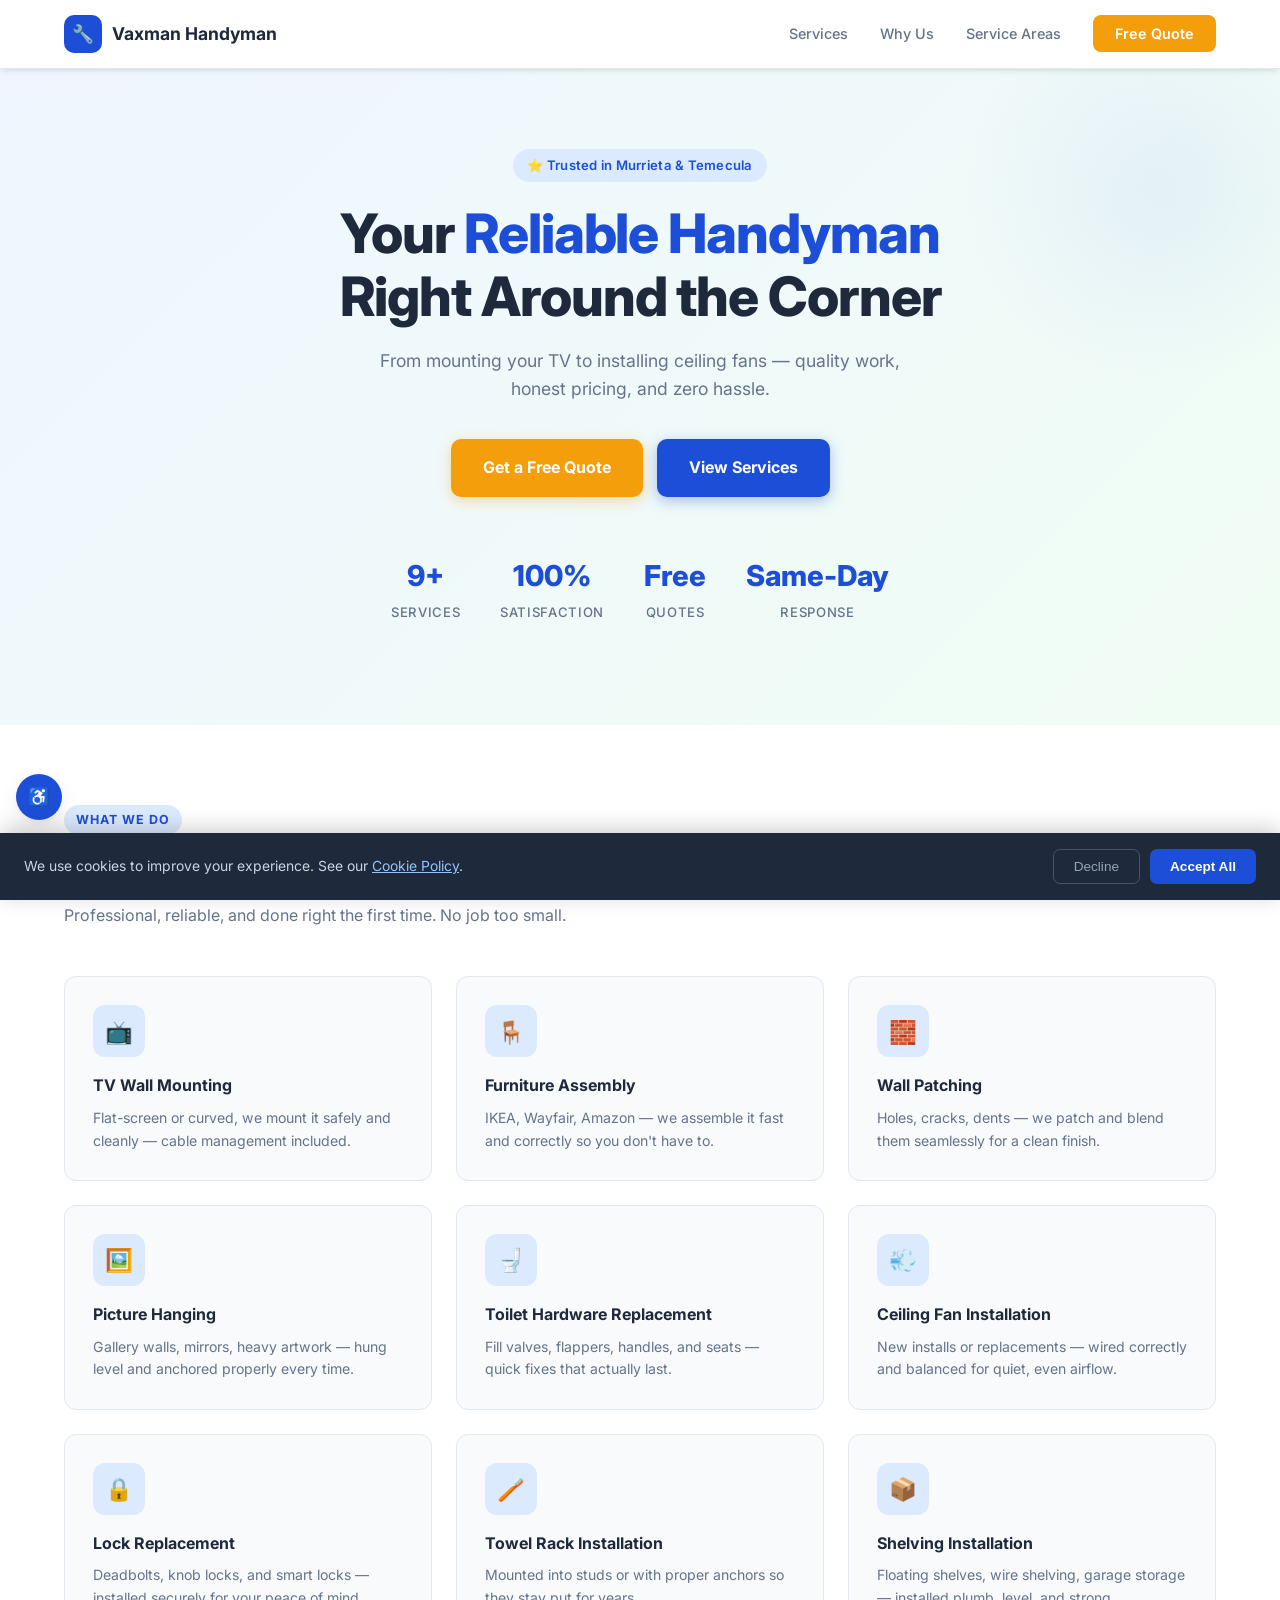
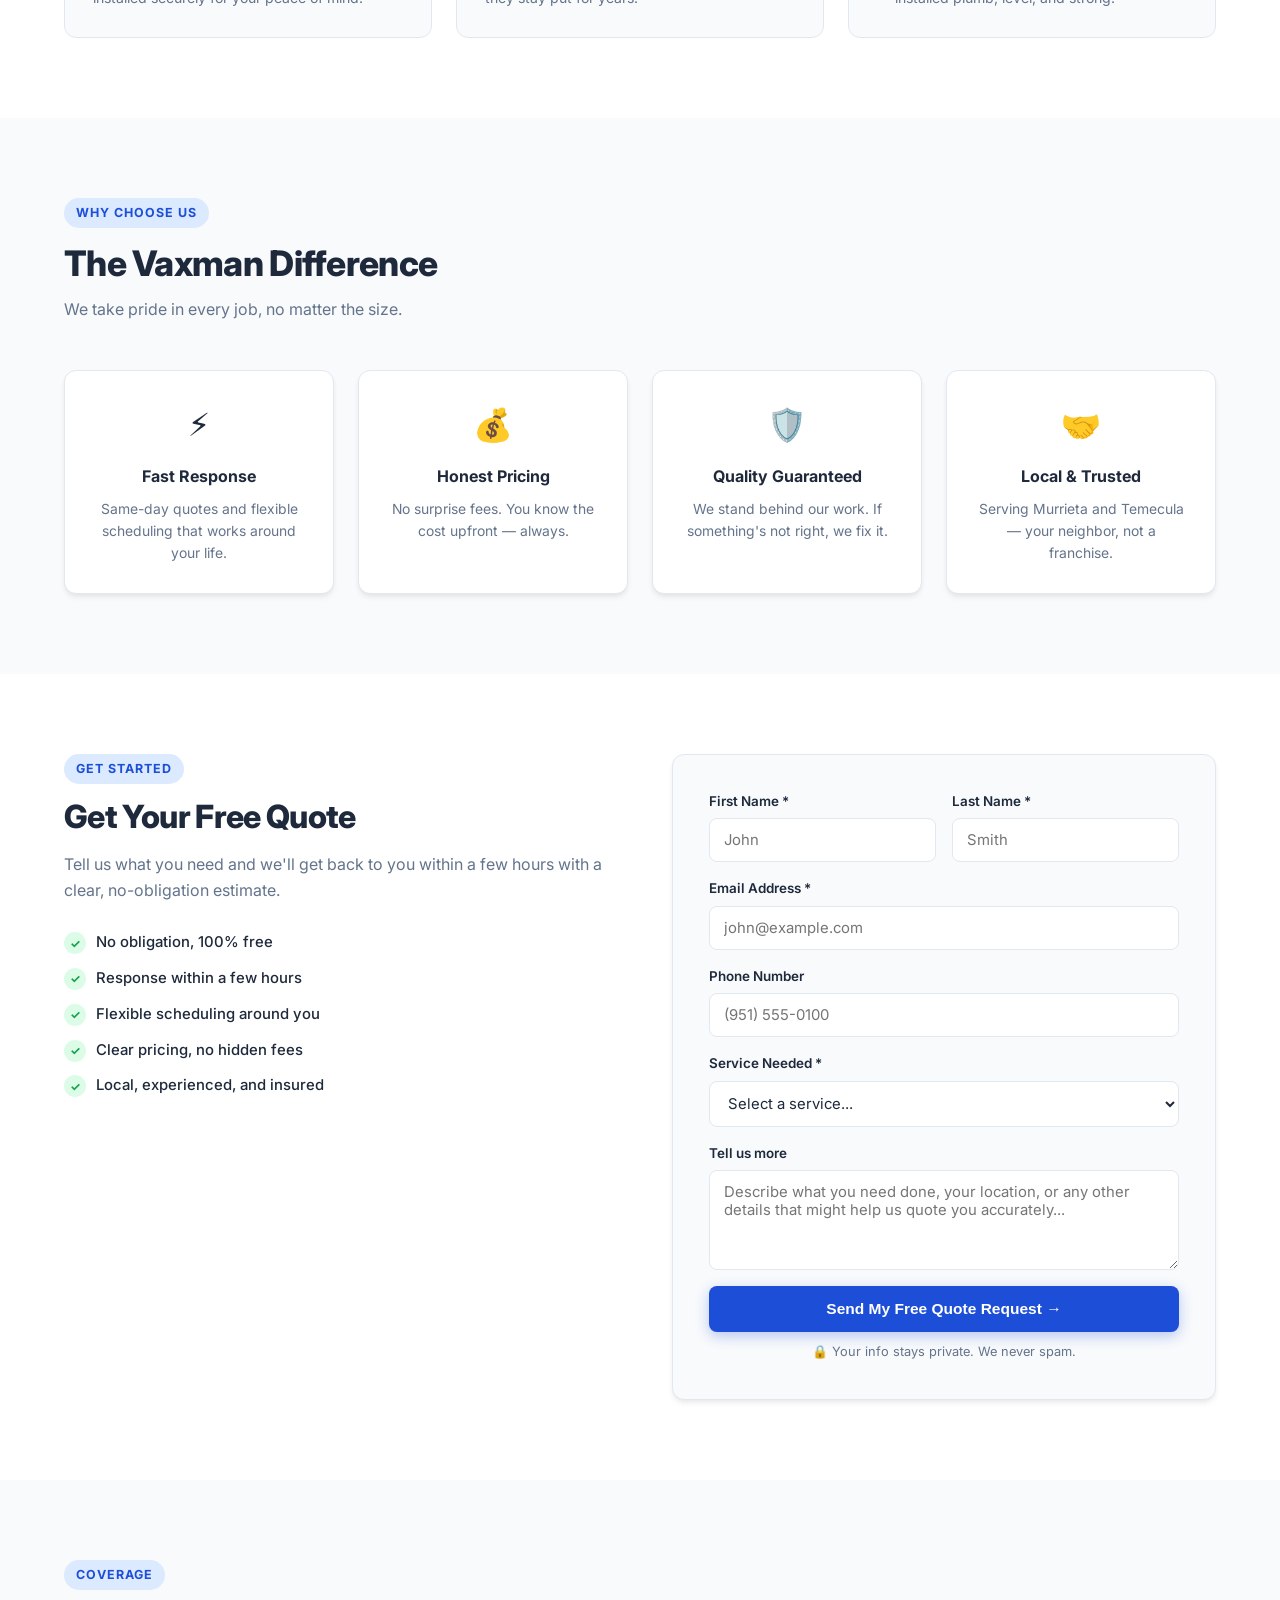
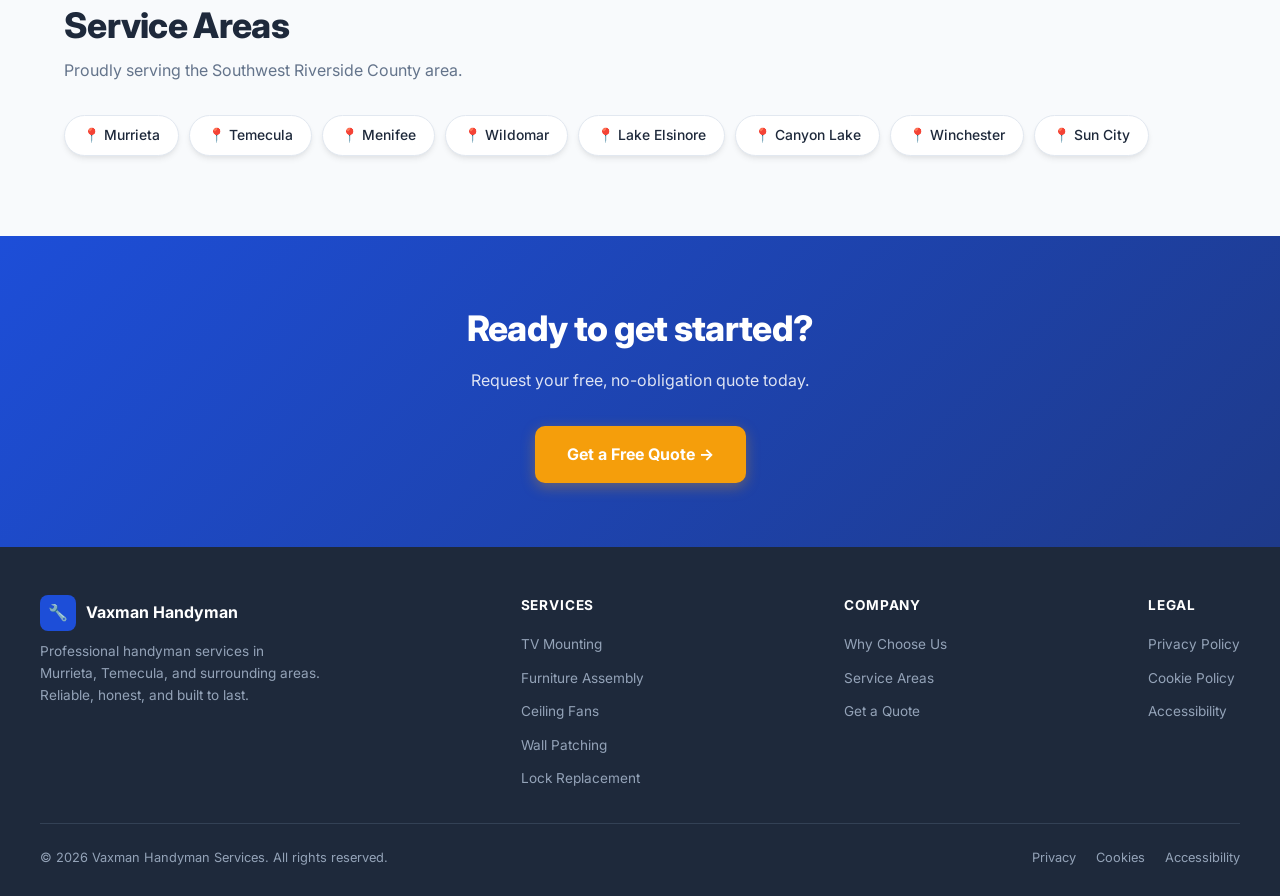
==== index.html @ 35d15f17 "Initial commit: Vaxman Handyman Services website - Modern landing page with 9 service cards - Free q" ====
<!DOCTYPE html>
<html lang="en">
<head>
  <meta charset="UTF-8" />
  <meta name="viewport" content="width=device-width, initial-scale=1.0" />
  <title>Vaxman Handyman Services | Murrieta & Temecula, CA</title>
  <meta name="description" content="Professional handyman services in Murrieta and Temecula, CA. TV mounting, furniture assembly, wall patching, ceiling fans, and more. Get a free quote today!" />
  <meta property="og:title" content="Vaxman Handyman Services" />
  <meta property="og:description" content="Reliable handyman services in the Murrieta & Temecula area. Free quotes, professional results." />
  <meta property="og:type" content="website" />
  <meta name="robots" content="index, follow" />
  <link rel="preconnect" href="https://fonts.googleapis.com" />
  <link href="https://fonts.googleapis.com/css2?family=Inter:wght@400;500;600;700;800&display=swap" rel="stylesheet" />
  <link rel="stylesheet" href="css/style.css" />
  <script type="application/ld+json">
  {
    "@context": "https://schema.org",
    "@type": "LocalBusiness",
    "name": "Vaxman Handyman Services",
    "description": "Professional handyman services in Murrieta and Temecula, CA",
    "address": {
      "@type": "PostalAddress",
      "addressLocality": "Murrieta",
      "addressRegion": "CA",
      "postalCode": "92562",
      "addressCountry": "US"
    },
    "areaServed": ["Murrieta", "Temecula", "Menifee", "Lake Elsinore", "Wildomar"],
    "priceRange": "$$",
    "serviceType": "Handyman"
  }
  </script>
</head>
<body>

<!-- NAV -->
<nav>
  <div class="nav-inner">
    <a href="/" class="logo">
      <div class="logo-icon">🔧</div>
      Vaxman Handyman
    </a>
    <ul class="nav-links" id="nav-links">
      <li><a href="#services">Services</a></li>
      <li><a href="#why">Why Us</a></li>
      <li><a href="#areas">Service Areas</a></li>
      <li><a href="#quote" class="nav-cta">Free Quote</a></li>
    </ul>
    <button class="hamburger" id="hamburger" aria-label="Menu" aria-expanded="false">
      <span></span><span></span><span></span>
    </button>
  </div>
</nav>

<!-- HERO -->
<header class="hero">
  <div class="hero-badge">⭐ Trusted in Murrieta & Temecula</div>
  <h1>Your <span>Reliable Handyman</span><br>Right Around the Corner</h1>
  <p>From mounting your TV to installing ceiling fans — quality work, honest pricing, and zero hassle.</p>
  <div class="hero-buttons">
    <a href="#quote" class="btn-accent">Get a Free Quote</a>
    <a href="#services" class="btn-primary">View Services</a>
  </div>
  <div class="hero-stats">
    <div class="stat">
      <span class="stat-number">9+</span>
      <span class="stat-label">Services</span>
    </div>
    <div class="stat">
      <span class="stat-number">100%</span>
      <span class="stat-label">Satisfaction</span>
    </div>
    <div class="stat">
      <span class="stat-number">Free</span>
      <span class="stat-label">Quotes</span>
    </div>
    <div class="stat">
      <span class="stat-number">Same-Day</span>
      <span class="stat-label">Response</span>
    </div>
  </div>
</header>

<!-- SERVICES -->
<section id="services">
  <div class="container">
    <div class="section-header">
      <span class="section-label">What We Do</span>
      <h2 class="section-title">Services We Offer</h2>
      <p class="section-sub">Professional, reliable, and done right the first time. No job too small.</p>
    </div>
    <div class="services-grid">
      <div class="service-card">
        <div class="service-icon">📺</div>
        <h3>TV Wall Mounting</h3>
        <p>Flat-screen or curved, we mount it safely and cleanly — cable management included.</p>
      </div>
      <div class="service-card">
        <div class="service-icon">🪑</div>
        <h3>Furniture Assembly</h3>
        <p>IKEA, Wayfair, Amazon — we assemble it fast and correctly so you don't have to.</p>
      </div>
      <div class="service-card">
        <div class="service-icon">🧱</div>
        <h3>Wall Patching</h3>
        <p>Holes, cracks, dents — we patch and blend them seamlessly for a clean finish.</p>
      </div>
      <div class="service-card">
        <div class="service-icon">🖼️</div>
        <h3>Picture Hanging</h3>
        <p>Gallery walls, mirrors, heavy artwork — hung level and anchored properly every time.</p>
      </div>
      <div class="service-card">
        <div class="service-icon">🚽</div>
        <h3>Toilet Hardware Replacement</h3>
        <p>Fill valves, flappers, handles, and seats — quick fixes that actually last.</p>
      </div>
      <div class="service-card">
        <div class="service-icon">💨</div>
        <h3>Ceiling Fan Installation</h3>
        <p>New installs or replacements — wired correctly and balanced for quiet, even airflow.</p>
      </div>
      <div class="service-card">
        <div class="service-icon">🔒</div>
        <h3>Lock Replacement</h3>
        <p>Deadbolts, knob locks, and smart locks — installed securely for your peace of mind.</p>
      </div>
      <div class="service-card">
        <div class="service-icon">🪥</div>
        <h3>Towel Rack Installation</h3>
        <p>Mounted into studs or with proper anchors so they stay put for years.</p>
      </div>
      <div class="service-card">
        <div class="service-icon">📦</div>
        <h3>Shelving Installation</h3>
        <p>Floating shelves, wire shelving, garage storage — installed plumb, level, and strong.</p>
      </div>
    </div>
  </div>
</section>

<!-- WHY US -->
<section id="why">
  <div class="container">
    <div class="section-header">
      <span class="section-label">Why Choose Us</span>
      <h2 class="section-title">The Vaxman Difference</h2>
      <p class="section-sub">We take pride in every job, no matter the size.</p>
    </div>
    <div class="why-grid">
      <div class="why-card">
        <div class="why-icon">⚡</div>
        <h3>Fast Response</h3>
        <p>Same-day quotes and flexible scheduling that works around your life.</p>
      </div>
      <div class="why-card">
        <div class="why-icon">💰</div>
        <h3>Honest Pricing</h3>
        <p>No surprise fees. You know the cost upfront — always.</p>
      </div>
      <div class="why-card">
        <div class="why-icon">🛡️</div>
        <h3>Quality Guaranteed</h3>
        <p>We stand behind our work. If something's not right, we fix it.</p>
      </div>
      <div class="why-card">
        <div class="why-icon">🤝</div>
        <h3>Local & Trusted</h3>
        <p>Serving Murrieta and Temecula — your neighbor, not a franchise.</p>
      </div>
    </div>
  </div>
</section>

<!-- QUOTE / CONTACT -->
<section id="quote">
  <div class="container">
    <div class="quote-wrap">
      <div class="quote-info">
        <span class="section-label">Get Started</span>
        <h2 class="section-title">Get Your Free Quote</h2>
        <p>Tell us what you need and we'll get back to you within a few hours with a clear, no-obligation estimate.</p>
        <ul class="quote-features">
          <li>No obligation, 100% free</li>
          <li>Response within a few hours</li>
          <li>Flexible scheduling around you</li>
          <li>Clear pricing, no hidden fees</li>
          <li>Local, experienced, and insured</li>
        </ul>
      </div>
      <div>
        <form class="contact-form" id="quote-form" netlify name="quote" method="POST" data-netlify="true">
          <input type="hidden" name="form-name" value="quote" />
          <div class="form-row">
            <div class="form-group">
              <label for="first-name">First Name *</label>
              <input type="text" id="first-name" name="first_name" required autocomplete="given-name" placeholder="John" />
            </div>
            <div class="form-group">
              <label for="last-name">Last Name *</label>
              <input type="text" id="last-name" name="last_name" required autocomplete="family-name" placeholder="Smith" />
            </div>
          </div>
          <div class="form-group">
            <label for="email">Email Address *</label>
            <input type="email" id="email" name="email" required autocomplete="email" placeholder="john@example.com" />
          </div>
          <div class="form-group">
            <label for="phone">Phone Number</label>
            <input type="tel" id="phone" name="phone" autocomplete="tel" placeholder="(951) 555-0100" />
          </div>
          <div class="form-group">
            <label for="service">Service Needed *</label>
            <select id="service" name="service" required>
              <option value="">Select a service...</option>
              <option>TV Wall Mounting</option>
              <option>Furniture Assembly</option>
              <option>Wall Patching</option>
              <option>Picture Hanging</option>
              <option>Toilet Hardware Replacement</option>
              <option>Ceiling Fan Installation</option>
              <option>Lock Replacement</option>
              <option>Towel Rack Installation</option>
              <option>Shelving Installation</option>
              <option>Multiple Services</option>
              <option>Other</option>
            </select>
          </div>
          <div class="form-group">
            <label for="details">Tell us more</label>
            <textarea id="details" name="details" placeholder="Describe what you need done, your location, or any other details that might help us quote you accurately..."></textarea>
          </div>
          <button type="submit" class="form-submit">Send My Free Quote Request →</button>
          <p class="form-note">🔒 Your info stays private. We never spam.</p>
          <div class="form-success" id="form-success">✅ Got it! We'll get back to you within a few hours.</div>
        </form>
      </div>
    </div>
  </div>
</section>

<!-- SERVICE AREAS -->
<section id="areas">
  <div class="container">
    <span class="section-label">Coverage</span>
    <h2 class="section-title">Service Areas</h2>
    <p class="section-sub">Proudly serving the Southwest Riverside County area.</p>
    <div class="areas-grid">
      <div class="area-pill">📍 Murrieta</div>
      <div class="area-pill">📍 Temecula</div>
      <div class="area-pill">📍 Menifee</div>
      <div class="area-pill">📍 Wildomar</div>
      <div class="area-pill">📍 Lake Elsinore</div>
      <div class="area-pill">📍 Canyon Lake</div>
      <div class="area-pill">📍 Winchester</div>
      <div class="area-pill">📍 Sun City</div>
    </div>
  </div>
</section>

<!-- CTA BAND -->
<div class="cta-band">
  <h2>Ready to get started?</h2>
  <p>Request your free, no-obligation quote today.</p>
  <a href="#quote" class="btn-accent">Get a Free Quote →</a>
</div>

<!-- FOOTER -->
<footer>
  <div class="footer-inner">
    <div class="footer-top">
      <div class="footer-brand">
        <a href="/" class="footer-logo">
          <div class="footer-logo-icon">🔧</div>
          Vaxman Handyman
        </a>
        <p>Professional handyman services in Murrieta, Temecula, and surrounding areas. Reliable, honest, and built to last.</p>
      </div>
      <div class="footer-links">
        <h4>Services</h4>
        <ul>
          <li><a href="#services">TV Mounting</a></li>
          <li><a href="#services">Furniture Assembly</a></li>
          <li><a href="#services">Ceiling Fans</a></li>
          <li><a href="#services">Wall Patching</a></li>
          <li><a href="#services">Lock Replacement</a></li>
        </ul>
      </div>
      <div class="footer-links">
        <h4>Company</h4>
        <ul>
          <li><a href="#why">Why Choose Us</a></li>
          <li><a href="#areas">Service Areas</a></li>
          <li><a href="#quote">Get a Quote</a></li>
        </ul>
      </div>
      <div class="footer-links">
        <h4>Legal</h4>
        <ul>
          <li><a href="privacy.html">Privacy Policy</a></li>
          <li><a href="cookies.html">Cookie Policy</a></li>
          <li><a href="accessibility.html">Accessibility</a></li>
        </ul>
      </div>
    </div>
    <div class="footer-bottom">
      <p>&copy; 2026 Vaxman Handyman Services. All rights reserved.</p>
      <div class="footer-legal">
        <a href="privacy.html">Privacy</a>
        <a href="cookies.html">Cookies</a>
        <a href="accessibility.html">Accessibility</a>
      </div>
    </div>
  </div>
</footer>

<!-- COOKIE BANNER -->
<div id="cookie-banner">
  <p>We use cookies to improve your experience. See our <a href="cookies.html">Cookie Policy</a>.</p>
  <div class="cookie-btns">
    <button class="cookie-decline" id="cookie-decline">Decline</button>
    <button class="cookie-accept" id="cookie-accept">Accept All</button>
  </div>
</div>

<!-- ADA WIDGET -->
<button id="ada-toggle" aria-label="Accessibility options">♿</button>
<div id="ada-panel" role="dialog" aria-label="Accessibility settings">
  <h3>Accessibility</h3>
  <div class="ada-option">
    <span>High Contrast</span>
    <button class="ada-toggle-btn" id="ada-hc" aria-pressed="false"></button>
  </div>
  <div class="ada-option">
    <span>Reduce Motion</span>
    <button class="ada-toggle-btn" id="ada-rm" aria-pressed="false"></button>
  </div>
  <div class="ada-option">
    <span>Dyslexia Font</span>
    <button class="ada-toggle-btn" id="ada-df" aria-pressed="false"></button>
  </div>
  <div class="ada-option">
    <span>Text Size</span>
    <div class="ada-size">
      <button data-size="-1">A-</button>
      <button data-size="0">A</button>
      <button data-size="2">A+</button>
      <button data-size="4">A++</button>
    </div>
  </div>
</div>

<script src="js/main.js"></script>
</body>
</html>
---- css/style.css ----
:root {
  --primary: #1D4ED8;
  --primary-dark: #1E3A8A;
  --primary-light: #DBEAFE;
  --accent: #F59E0B;
  --accent-dark: #D97706;
  --bg: #F8FAFC;
  --white: #FFFFFF;
  --text: #1E293B;
  --text-light: #64748B;
  --border: #E2E8F0;
  --shadow: 0 4px 6px -1px rgba(0,0,0,0.07), 0 2px 4px -1px rgba(0,0,0,0.04);
  --shadow-lg: 0 10px 25px -3px rgba(0,0,0,0.1), 0 4px 10px -2px rgba(0,0,0,0.05);
  --radius: 12px;
}

*, *::before, *::after { box-sizing: border-box; margin: 0; padding: 0; }

html { scroll-behavior: smooth; }

body {
  font-family: 'Inter', system-ui, -apple-system, sans-serif;
  background: var(--bg);
  color: var(--text);
  line-height: 1.6;
  font-size: 16px;
}

/* NAV */
nav {
  background: var(--white);
  border-bottom: 1px solid var(--border);
  position: sticky;
  top: 0;
  z-index: 100;
  box-shadow: var(--shadow);
}

.nav-inner {
  max-width: 1200px;
  margin: 0 auto;
  padding: 0 24px;
  display: flex;
  align-items: center;
  justify-content: space-between;
  height: 68px;
}

.logo {
  display: flex;
  align-items: center;
  gap: 10px;
  text-decoration: none;
  font-weight: 700;
  font-size: 1.1rem;
  color: var(--text);
}

.logo-icon {
  width: 38px;
  height: 38px;
  background: var(--primary);
  border-radius: 10px;
  display: flex;
  align-items: center;
  justify-content: center;
  color: white;
  font-size: 1.1rem;
}

.nav-links {
  display: flex;
  gap: 32px;
  list-style: none;
}

.nav-links a {
  color: var(--text-light);
  text-decoration: none;
  font-size: 0.9rem;
  font-weight: 500;
  transition: color 0.2s;
}

.nav-links a:hover { color: var(--primary); }

.nav-cta {
  background: var(--accent);
  color: var(--white) !important;
  padding: 10px 22px;
  border-radius: 8px;
  font-weight: 600 !important;
  transition: background 0.2s !important;
}

.nav-cta:hover { background: var(--accent-dark) !important; color: var(--white) !important; }

.hamburger {
  display: none;
  flex-direction: column;
  gap: 5px;
  cursor: pointer;
  background: none;
  border: none;
  padding: 4px;
}

.hamburger span {
  display: block;
  width: 24px;
  height: 2px;
  background: var(--text);
  border-radius: 2px;
  transition: 0.3s;
}

/* HERO */
.hero {
  background: linear-gradient(135deg, #EFF6FF 0%, #F0FDF4 100%);
  padding: 80px 24px 100px;
  text-align: center;
  position: relative;
  overflow: hidden;
}

.hero::before {
  content: '';
  position: absolute;
  top: -80px;
  right: -80px;
  width: 400px;
  height: 400px;
  background: radial-gradient(circle, rgba(29,78,216,0.06) 0%, transparent 70%);
  border-radius: 50%;
}

.hero-badge {
  display: inline-flex;
  align-items: center;
  gap: 6px;
  background: var(--primary-light);
  color: var(--primary);
  padding: 6px 14px;
  border-radius: 999px;
  font-size: 0.82rem;
  font-weight: 600;
  margin-bottom: 20px;
  letter-spacing: 0.02em;
}

.hero h1 {
  font-size: clamp(2rem, 5vw, 3.4rem);
  font-weight: 800;
  line-height: 1.15;
  color: var(--text);
  max-width: 720px;
  margin: 0 auto 20px;
  letter-spacing: -0.02em;
}

.hero h1 span { color: var(--primary); }

.hero p {
  font-size: 1.1rem;
  color: var(--text-light);
  max-width: 560px;
  margin: 0 auto 36px;
}

.btn-primary {
  display: inline-flex;
  align-items: center;
  gap: 8px;
  background: var(--primary);
  color: white;
  padding: 16px 32px;
  border-radius: 10px;
  font-size: 1rem;
  font-weight: 700;
  text-decoration: none;
  border: none;
  cursor: pointer;
  transition: background 0.2s, transform 0.15s;
  box-shadow: 0 4px 14px rgba(29,78,216,0.35);
}

.btn-primary:hover { background: var(--primary-dark); transform: translateY(-1px); }

.btn-accent {
  display: inline-flex;
  align-items: center;
  gap: 8px;
  background: var(--accent);
  color: white;
  padding: 16px 32px;
  border-radius: 10px;
  font-size: 1rem;
  font-weight: 700;
  text-decoration: none;
  border: none;
  cursor: pointer;
  transition: background 0.2s, transform 0.15s;
  box-shadow: 0 4px 14px rgba(245,158,11,0.35);
}

.btn-accent:hover { background: var(--accent-dark); transform: translateY(-1px); }

.hero-buttons { display: flex; gap: 14px; justify-content: center; flex-wrap: wrap; }

.hero-stats {
  display: flex;
  gap: 40px;
  justify-content: center;
  margin-top: 56px;
  flex-wrap: wrap;
}

.stat {
  text-align: center;
}

.stat-number {
  font-size: 1.8rem;
  font-weight: 800;
  color: var(--primary);
  display: block;
}

.stat-label {
  font-size: 0.82rem;
  color: var(--text-light);
  font-weight: 500;
  text-transform: uppercase;
  letter-spacing: 0.05em;
}

/* CONTAINER */
.container {
  max-width: 1200px;
  margin: 0 auto;
  padding: 0 24px;
}

/* SECTIONS */
section { padding: 80px 0; }

.section-label {
  display: inline-block;
  background: var(--primary-light);
  color: var(--primary);
  font-size: 0.78rem;
  font-weight: 700;
  text-transform: uppercase;
  letter-spacing: 0.08em;
  padding: 5px 12px;
  border-radius: 999px;
  margin-bottom: 14px;
}

.section-title {
  font-size: clamp(1.6rem, 3vw, 2.2rem);
  font-weight: 800;
  line-height: 1.2;
  color: var(--text);
  letter-spacing: -0.02em;
  margin-bottom: 12px;
}

.section-sub {
  color: var(--text-light);
  font-size: 1rem;
  max-width: 560px;
}

.section-header { margin-bottom: 48px; }

/* SERVICES */
#services { background: var(--white); }

.services-grid {
  display: grid;
  grid-template-columns: repeat(auto-fill, minmax(280px, 1fr));
  gap: 24px;
}

.service-card {
  background: var(--bg);
  border: 1px solid var(--border);
  border-radius: var(--radius);
  padding: 28px;
  transition: box-shadow 0.2s, transform 0.2s, border-color 0.2s;
  position: relative;
  overflow: hidden;
}

.service-card::before {
  content: '';
  position: absolute;
  top: 0; left: 0;
  width: 4px;
  height: 100%;
  background: var(--primary);
  opacity: 0;
  transition: opacity 0.2s;
}

.service-card:hover {
  box-shadow: var(--shadow-lg);
  transform: translateY(-3px);
  border-color: var(--primary-light);
}

.service-card:hover::before { opacity: 1; }

.service-icon {
  width: 52px;
  height: 52px;
  background: var(--primary-light);
  border-radius: 12px;
  display: flex;
  align-items: center;
  justify-content: center;
  font-size: 1.4rem;
  margin-bottom: 16px;
}

.service-card h3 {
  font-size: 1rem;
  font-weight: 700;
  color: var(--text);
  margin-bottom: 8px;
}

.service-card p {
  font-size: 0.88rem;
  color: var(--text-light);
  line-height: 1.6;
}

/* WHY US */
#why { background: var(--bg); }

.why-grid {
  display: grid;
  grid-template-columns: repeat(auto-fill, minmax(240px, 1fr));
  gap: 24px;
}

.why-card {
  background: var(--white);
  border: 1px solid var(--border);
  border-radius: var(--radius);
  padding: 28px;
  text-align: center;
  box-shadow: var(--shadow);
}

.why-icon {
  font-size: 2rem;
  margin-bottom: 14px;
}

.why-card h3 {
  font-size: 1rem;
  font-weight: 700;
  color: var(--text);
  margin-bottom: 8px;
}

.why-card p {
  font-size: 0.87rem;
  color: var(--text-light);
}

/* QUOTE / CONTACT */
#quote { background: var(--white); }

.quote-wrap {
  display: grid;
  grid-template-columns: 1fr 1fr;
  gap: 64px;
  align-items: start;
}

.quote-info h2 {
  font-size: 2rem;
  font-weight: 800;
  margin-bottom: 16px;
  letter-spacing: -0.02em;
}

.quote-info p {
  color: var(--text-light);
  font-size: 1rem;
  margin-bottom: 28px;
}

.quote-features { list-style: none; display: flex; flex-direction: column; gap: 12px; }

.quote-features li {
  display: flex;
  align-items: center;
  gap: 10px;
  font-size: 0.93rem;
  color: var(--text);
  font-weight: 500;
}

.quote-features li::before {
  content: '✓';
  width: 22px;
  height: 22px;
  background: #DCFCE7;
  color: #16A34A;
  border-radius: 50%;
  display: flex;
  align-items: center;
  justify-content: center;
  font-size: 0.75rem;
  font-weight: 700;
  flex-shrink: 0;
}

.contact-form {
  background: var(--bg);
  border: 1px solid var(--border);
  border-radius: var(--radius);
  padding: 36px;
  box-shadow: var(--shadow);
}

.form-row { display: grid; grid-template-columns: 1fr 1fr; gap: 16px; }

.form-group {
  display: flex;
  flex-direction: column;
  gap: 6px;
  margin-bottom: 16px;
}

.form-group label {
  font-size: 0.84rem;
  font-weight: 600;
  color: var(--text);
}

.form-group input,
.form-group select,
.form-group textarea {
  padding: 12px 14px;
  border: 1.5px solid var(--border);
  border-radius: 8px;
  font-size: 0.93rem;
  color: var(--text);
  background: var(--white);
  outline: none;
  transition: border-color 0.2s;
  font-family: inherit;
  width: 100%;
}

.form-group input:focus,
.form-group select:focus,
.form-group textarea:focus {
  border-color: var(--primary);
  box-shadow: 0 0 0 3px rgba(29,78,216,0.1);
}

.form-group textarea { resize: vertical; min-height: 100px; }

.form-submit {
  width: 100%;
  padding: 14px;
  background: var(--primary);
  color: white;
  border: none;
  border-radius: 8px;
  font-size: 0.97rem;
  font-weight: 700;
  cursor: pointer;
  transition: background 0.2s, transform 0.15s;
  box-shadow: 0 4px 14px rgba(29,78,216,0.3);
}

.form-submit:hover { background: var(--primary-dark); transform: translateY(-1px); }

.form-note {
  text-align: center;
  font-size: 0.8rem;
  color: var(--text-light);
  margin-top: 10px;
}

/* SERVICE AREAS */
#areas { background: var(--bg); }

.areas-grid {
  display: flex;
  flex-wrap: wrap;
  gap: 10px;
  margin-top: 32px;
}

.area-pill {
  background: var(--white);
  border: 1px solid var(--border);
  border-radius: 999px;
  padding: 8px 18px;
  font-size: 0.87rem;
  font-weight: 500;
  color: var(--text);
  box-shadow: var(--shadow);
}

/* CTA BAND */
.cta-band {
  background: linear-gradient(135deg, var(--primary) 0%, var(--primary-dark) 100%);
  padding: 64px 24px;
  text-align: center;
  color: white;
}

.cta-band h2 {
  font-size: clamp(1.6rem, 3vw, 2.2rem);
  font-weight: 800;
  margin-bottom: 12px;
  letter-spacing: -0.02em;
}

.cta-band p {
  font-size: 1rem;
  opacity: 0.85;
  margin-bottom: 32px;
}

/* FOOTER */
footer {
  background: var(--text);
  color: #94A3B8;
  padding: 48px 24px 28px;
}

.footer-inner {
  max-width: 1200px;
  margin: 0 auto;
}

.footer-top {
  display: flex;
  justify-content: space-between;
  align-items: flex-start;
  gap: 40px;
  padding-bottom: 32px;
  border-bottom: 1px solid #334155;
  flex-wrap: wrap;
}

.footer-brand {
  max-width: 280px;
}

.footer-logo {
  display: flex;
  align-items: center;
  gap: 10px;
  color: white;
  font-weight: 700;
  font-size: 1rem;
  margin-bottom: 10px;
  text-decoration: none;
}

.footer-logo-icon {
  width: 36px;
  height: 36px;
  background: var(--primary);
  border-radius: 8px;
  display: flex;
  align-items: center;
  justify-content: center;
  font-size: 1rem;
}

.footer-brand p { font-size: 0.85rem; line-height: 1.6; }

.footer-links h4 { color: white; font-size: 0.85rem; font-weight: 700; margin-bottom: 14px; text-transform: uppercase; letter-spacing: 0.06em; }

.footer-links ul { list-style: none; display: flex; flex-direction: column; gap: 8px; }

.footer-links a { color: #94A3B8; text-decoration: none; font-size: 0.85rem; transition: color 0.2s; }

.footer-links a:hover { color: white; }

.footer-bottom {
  margin-top: 24px;
  display: flex;
  justify-content: space-between;
  align-items: center;
  flex-wrap: wrap;
  gap: 12px;
}

.footer-bottom p { font-size: 0.8rem; }

.footer-legal { display: flex; gap: 20px; }

.footer-legal a { color: #94A3B8; text-decoration: none; font-size: 0.8rem; transition: color 0.2s; }

.footer-legal a:hover { color: white; }

/* SUCCESS MESSAGE */
.form-success {
  display: none;
  background: #DCFCE7;
  border: 1px solid #86EFAC;
  border-radius: 8px;
  padding: 16px;
  color: #15803D;
  font-weight: 600;
  text-align: center;
  margin-top: 12px;
}

/* POLICY PAGES */
.policy-hero {
  background: linear-gradient(135deg, #EFF6FF 0%, #F0F9FF 100%);
  padding: 60px 24px;
  text-align: center;
  border-bottom: 1px solid var(--border);
}

.policy-hero h1 { font-size: 2rem; font-weight: 800; color: var(--text); margin-bottom: 8px; }
.policy-hero p { color: var(--text-light); font-size: 0.9rem; }

.policy-content {
  max-width: 800px;
  margin: 60px auto;
  padding: 0 24px 80px;
}

.policy-content h2 { font-size: 1.2rem; font-weight: 700; margin: 32px 0 10px; color: var(--text); }
.policy-content p { color: var(--text-light); font-size: 0.93rem; line-height: 1.7; margin-bottom: 14px; }
.policy-content ul { color: var(--text-light); font-size: 0.93rem; line-height: 1.7; padding-left: 20px; margin-bottom: 14px; }
.policy-content a { color: var(--primary); }

/* COOKIE BANNER */
#cookie-banner {
  position: fixed;
  bottom: 0; left: 0; right: 0;
  background: var(--text);
  color: white;
  padding: 16px 24px;
  display: flex;
  align-items: center;
  justify-content: space-between;
  gap: 20px;
  z-index: 9999;
  flex-wrap: wrap;
  box-shadow: 0 -4px 20px rgba(0,0,0,0.2);
}

#cookie-banner p { font-size: 0.87rem; color: #CBD5E1; margin: 0; }
#cookie-banner a { color: #93C5FD; text-decoration: underline; }

.cookie-btns { display: flex; gap: 10px; flex-shrink: 0; }

.cookie-accept {
  background: var(--primary);
  color: white;
  border: none;
  padding: 9px 20px;
  border-radius: 7px;
  font-size: 0.85rem;
  font-weight: 600;
  cursor: pointer;
  transition: background 0.2s;
}

.cookie-accept:hover { background: var(--primary-dark); }

.cookie-decline {
  background: transparent;
  color: #94A3B8;
  border: 1px solid #475569;
  padding: 9px 20px;
  border-radius: 7px;
  font-size: 0.85rem;
  cursor: pointer;
  transition: 0.2s;
}

.cookie-decline:hover { border-color: #94A3B8; color: white; }

/* ADA WIDGET */
#ada-toggle {
  position: fixed;
  bottom: 80px;
  left: 16px;
  width: 46px;
  height: 46px;
  background: var(--primary);
  color: white;
  border: none;
  border-radius: 50%;
  font-size: 1.1rem;
  cursor: pointer;
  z-index: 9998;
  box-shadow: var(--shadow-lg);
  transition: background 0.2s, transform 0.2s;
  display: flex;
  align-items: center;
  justify-content: center;
}

#ada-toggle:hover { background: var(--primary-dark); transform: scale(1.05); }

#ada-panel {
  display: none;
  position: fixed;
  bottom: 136px;
  left: 16px;
  background: var(--white);
  border: 1px solid var(--border);
  border-radius: var(--radius);
  padding: 20px;
  z-index: 9997;
  box-shadow: var(--shadow-lg);
  min-width: 220px;
}

#ada-panel.open { display: block; }

#ada-panel h3 { font-size: 0.85rem; font-weight: 700; margin-bottom: 14px; color: var(--text); }

.ada-option {
  display: flex;
  justify-content: space-between;
  align-items: center;
  margin-bottom: 12px;
  font-size: 0.83rem;
  color: var(--text);
}

.ada-toggle-btn {
  background: var(--border);
  border: none;
  border-radius: 999px;
  width: 38px;
  height: 20px;
  cursor: pointer;
  position: relative;
  transition: background 0.2s;
}

.ada-toggle-btn.active { background: var(--primary); }

.ada-toggle-btn::after {
  content: '';
  position: absolute;
  top: 3px; left: 3px;
  width: 14px; height: 14px;
  background: white;
  border-radius: 50%;
  transition: left 0.2s;
}

.ada-toggle-btn.active::after { left: 21px; }

.ada-size { display: flex; gap: 6px; }

.ada-size button {
  background: var(--bg);
  border: 1px solid var(--border);
  border-radius: 6px;
  padding: 4px 10px;
  font-size: 0.8rem;
  cursor: pointer;
  transition: 0.2s;
}

.ada-size button:hover, .ada-size button.active { background: var(--primary); color: white; border-color: var(--primary); }

/* HIGH CONTRAST */
body.high-contrast {
  --bg: #000;
  --white: #111;
  --text: #FFF;
  --text-light: #DDD;
  --border: #444;
  --primary-light: #1e3a8a;
  filter: contrast(1.25);
}

/* DYSLEXIA FONT */
body.dyslexia { font-family: 'Comic Sans MS', 'OpenDyslexic', cursive; }

/* REDUCE MOTION */
@media (prefers-reduced-motion: reduce), body.reduce-motion * {
  transition: none !important;
  animation: none !important;
}

/* RESPONSIVE */
@media (max-width: 900px) {
  .quote-wrap { grid-template-columns: 1fr; }
  .form-row { grid-template-columns: 1fr; }
}

@media (max-width: 700px) {
  .nav-links { display: none; flex-direction: column; position: absolute; top: 68px; left: 0; right: 0; background: white; border-bottom: 1px solid var(--border); padding: 16px 24px; gap: 16px; box-shadow: var(--shadow-lg); }
  .nav-links.open { display: flex; }
  .hamburger { display: flex; }
  .hero { padding: 56px 20px 64px; }
  .hero-stats { gap: 24px; }
  .footer-top { flex-direction: column; }
  section { padding: 56px 0; }
  #cookie-banner { flex-direction: column; align-items: flex-start; }
  #ada-toggle { bottom: 140px; }
}
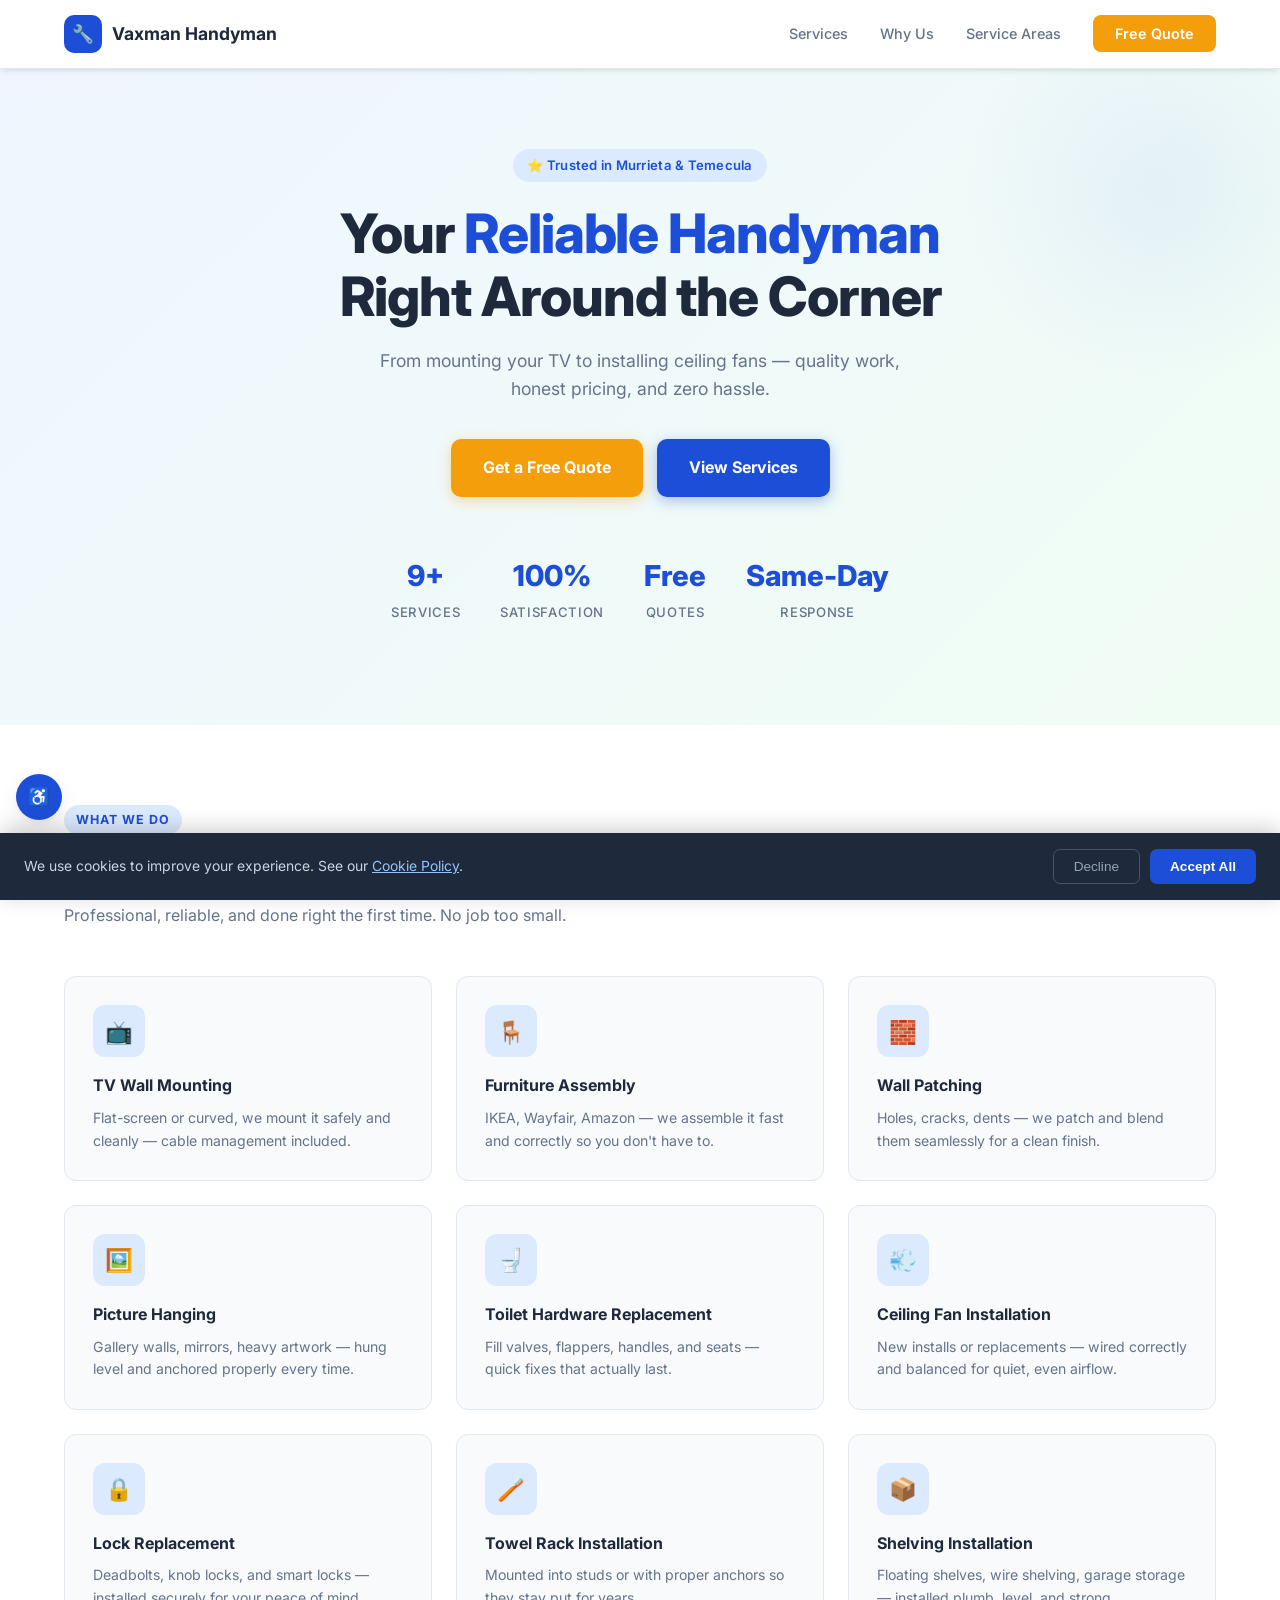
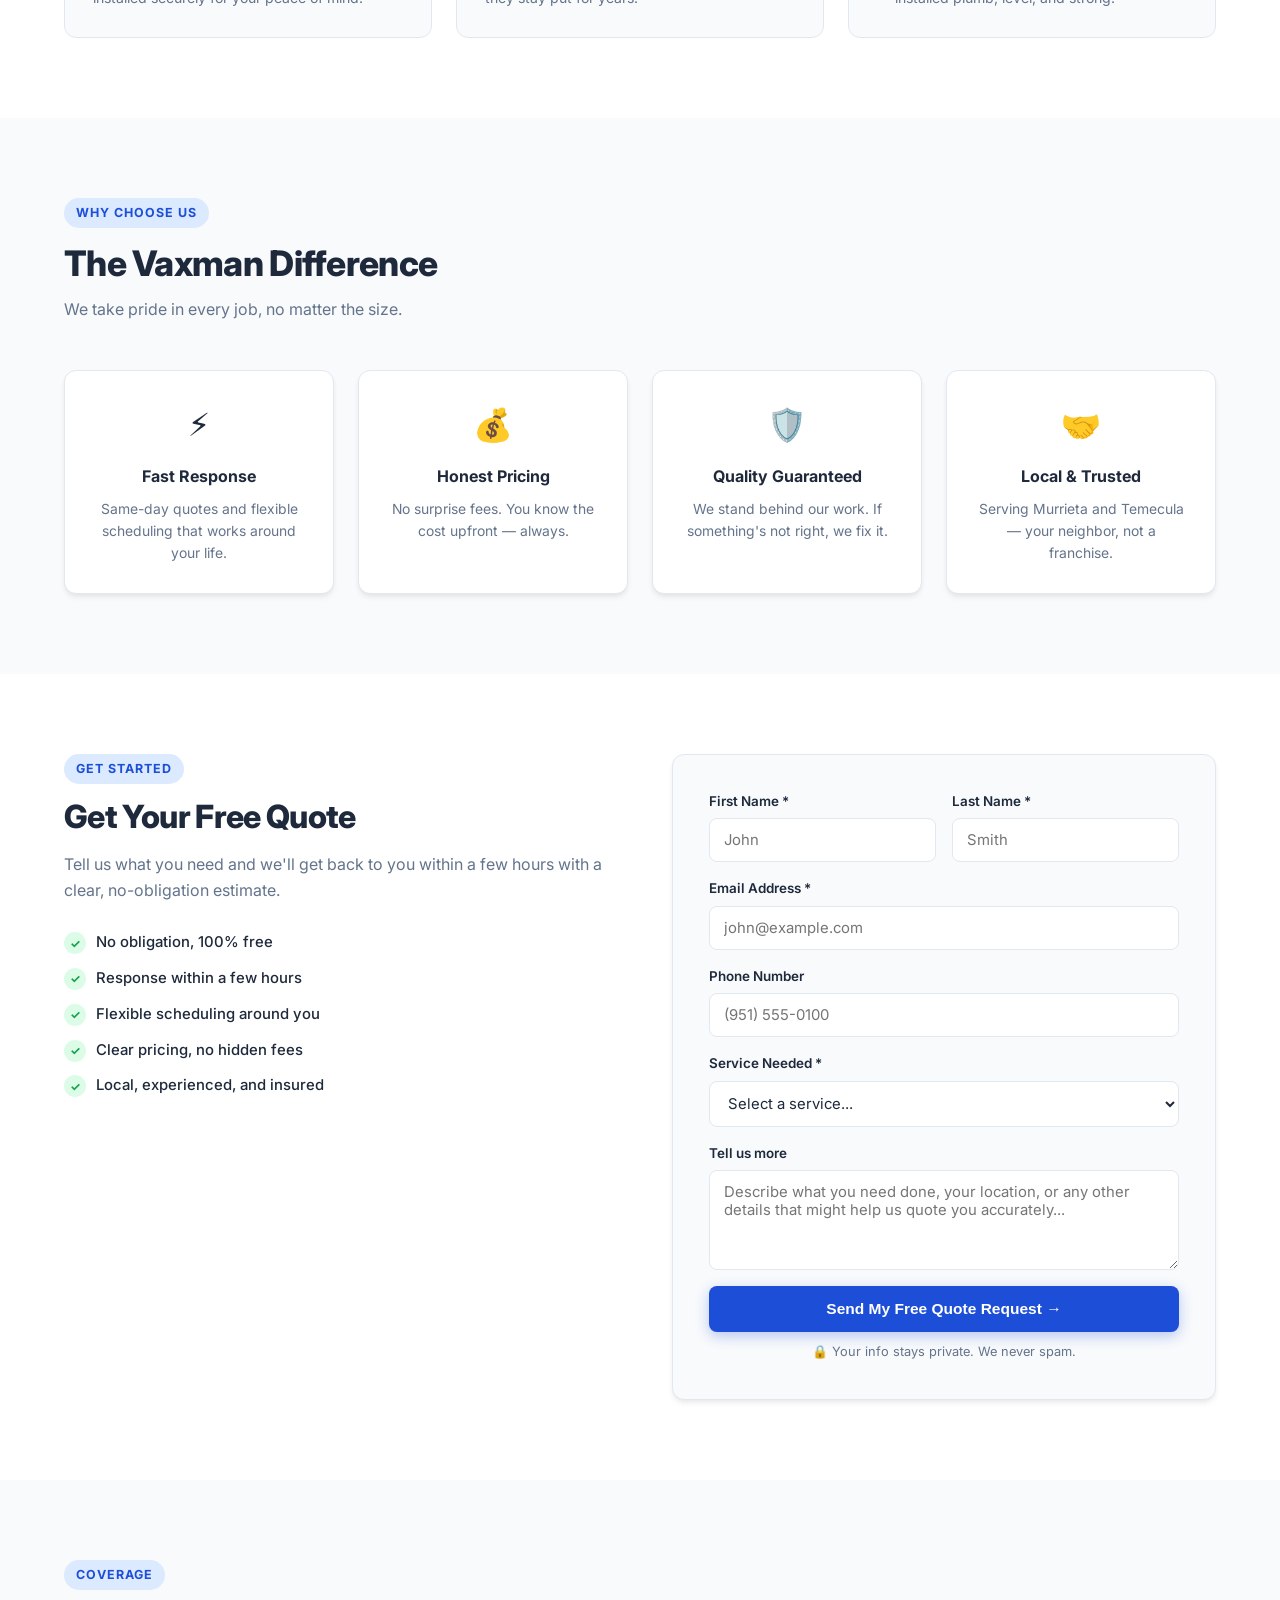
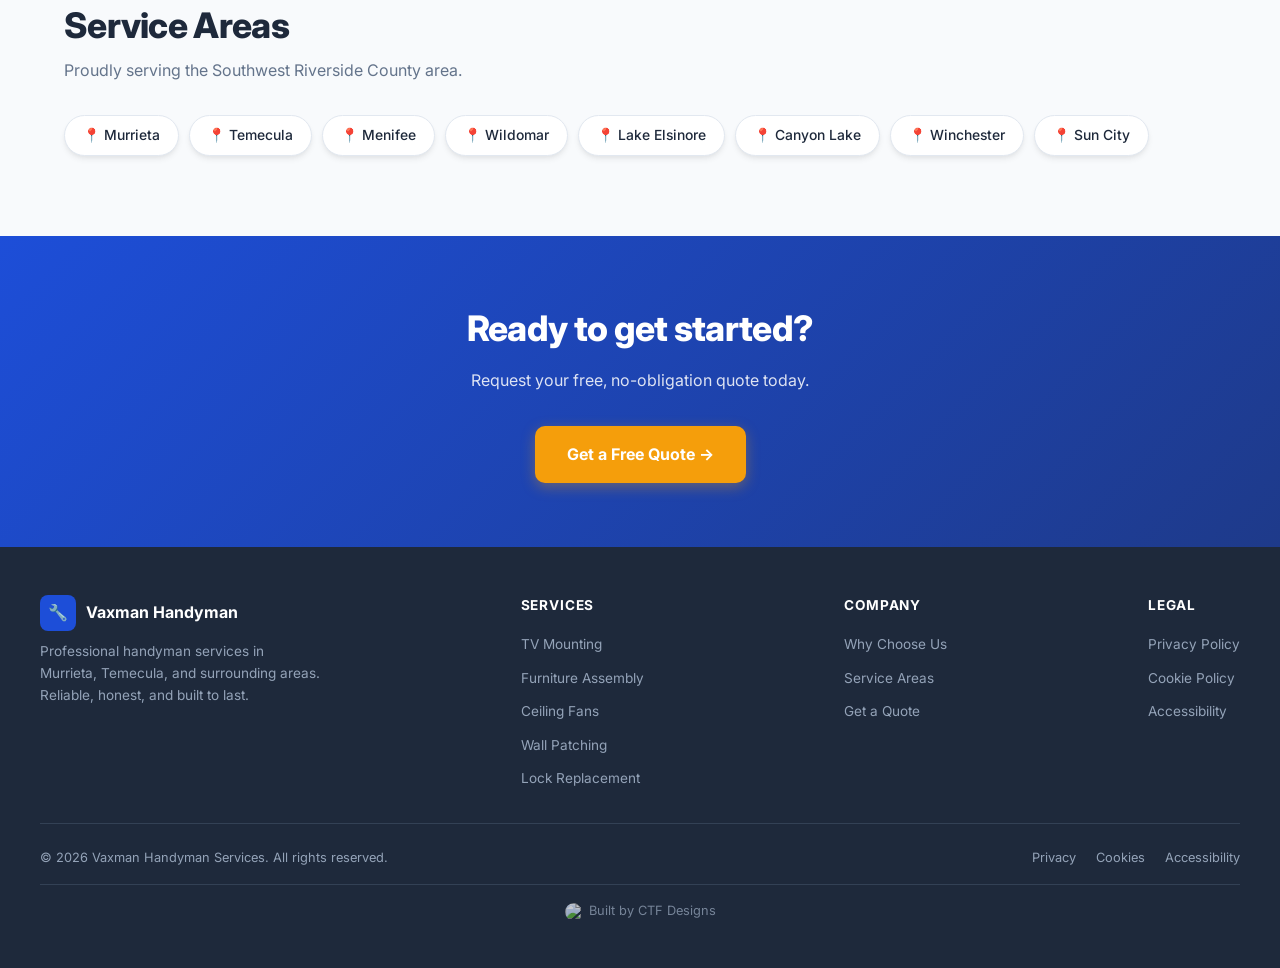
==== commit 407e6114: "Add Built by CTF Designs footer credit with logo" ====
--- a/index.html
+++ b/index.html
@@ -311,6 +311,12 @@
         <a href="accessibility.html">Accessibility</a>
       </div>
     </div>
+    <div style="text-align:center;margin-top:16px;padding-top:16px;border-top:1px solid #334155;">
+      <a href="https://ctfdesigns.com" target="_blank" rel="noopener" style="display:inline-flex;align-items:center;gap:6px;text-decoration:none;color:#94A3B8;font-size:0.8rem;opacity:0.75;transition:opacity 0.2s" onmouseover="this.style.opacity='1'" onmouseout="this.style.opacity='0.75'">
+        <img src="https://ctfdesigns.com/images/logo.png" alt="CTF Designs" style="width:18px;height:18px;border-radius:50%;object-fit:cover;vertical-align:middle">
+        Built by CTF Designs
+      </a>
+    </div>
   </div>
 </footer>
 
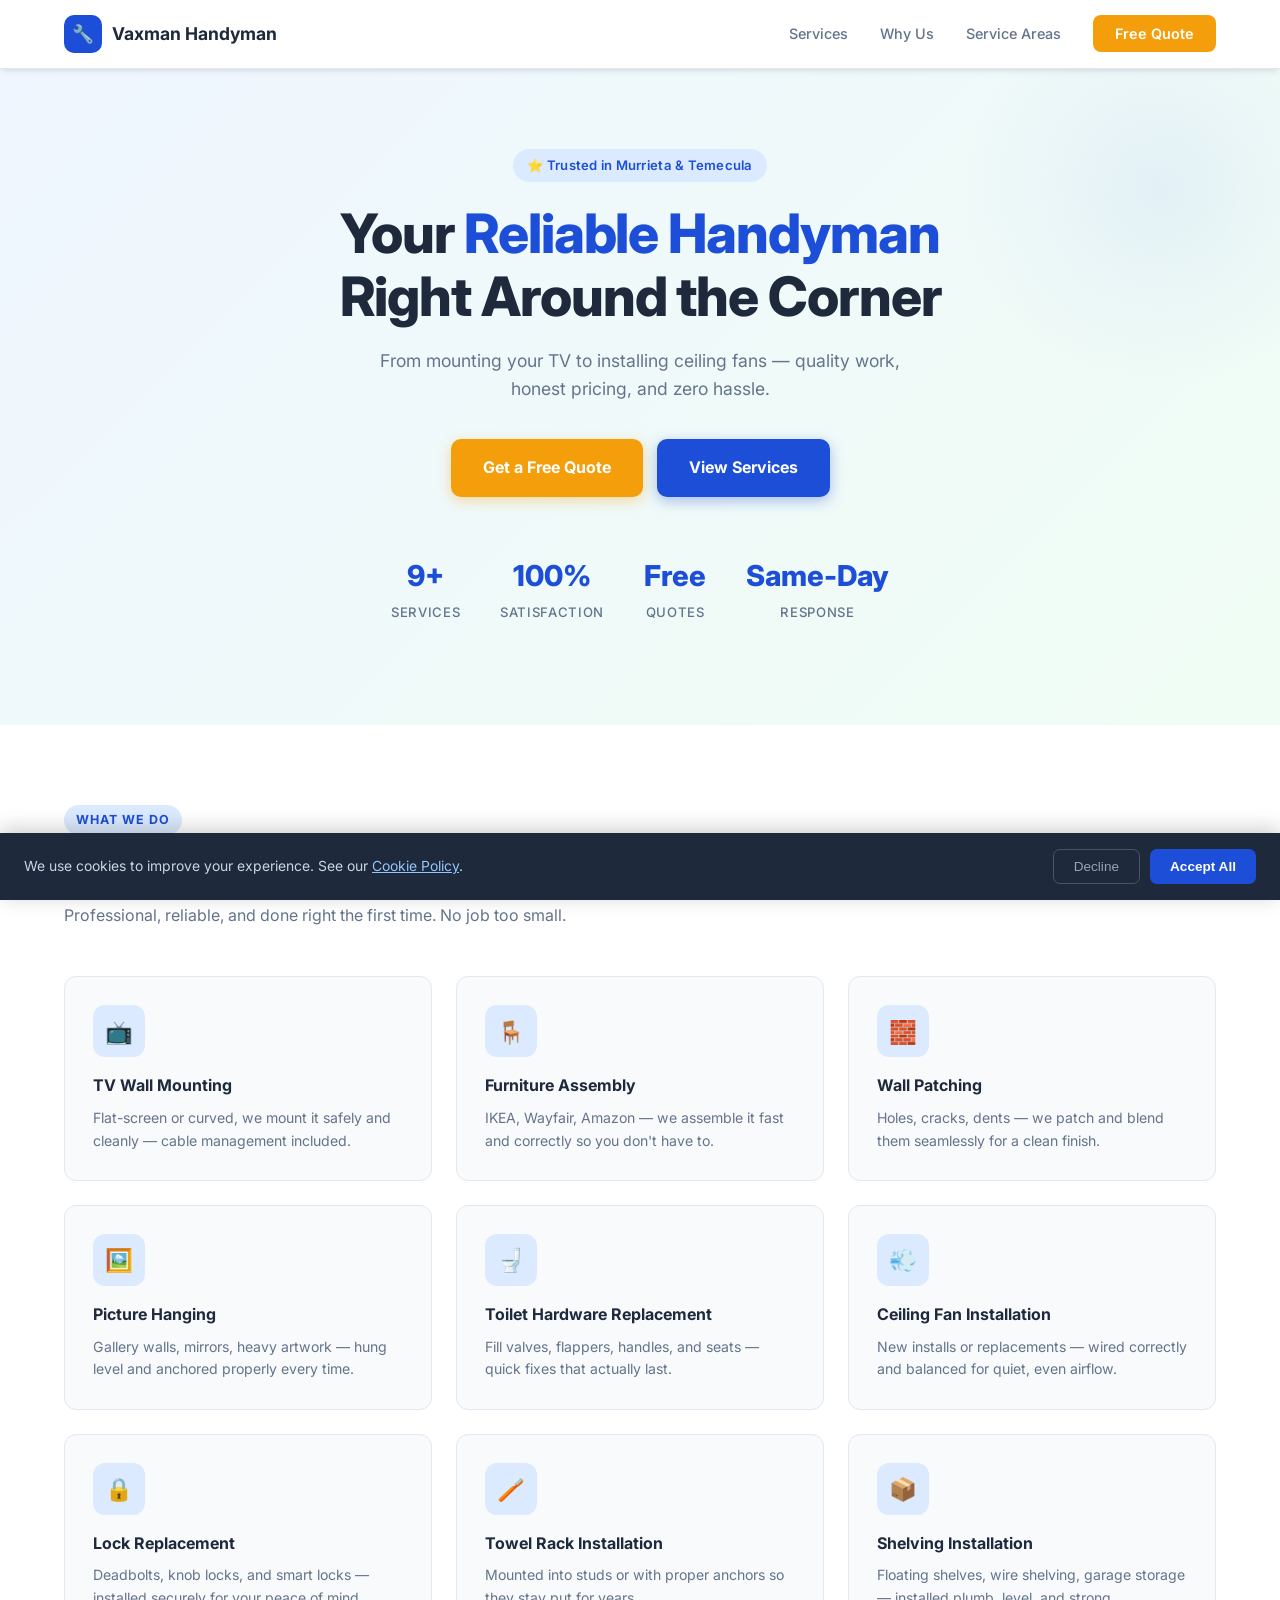
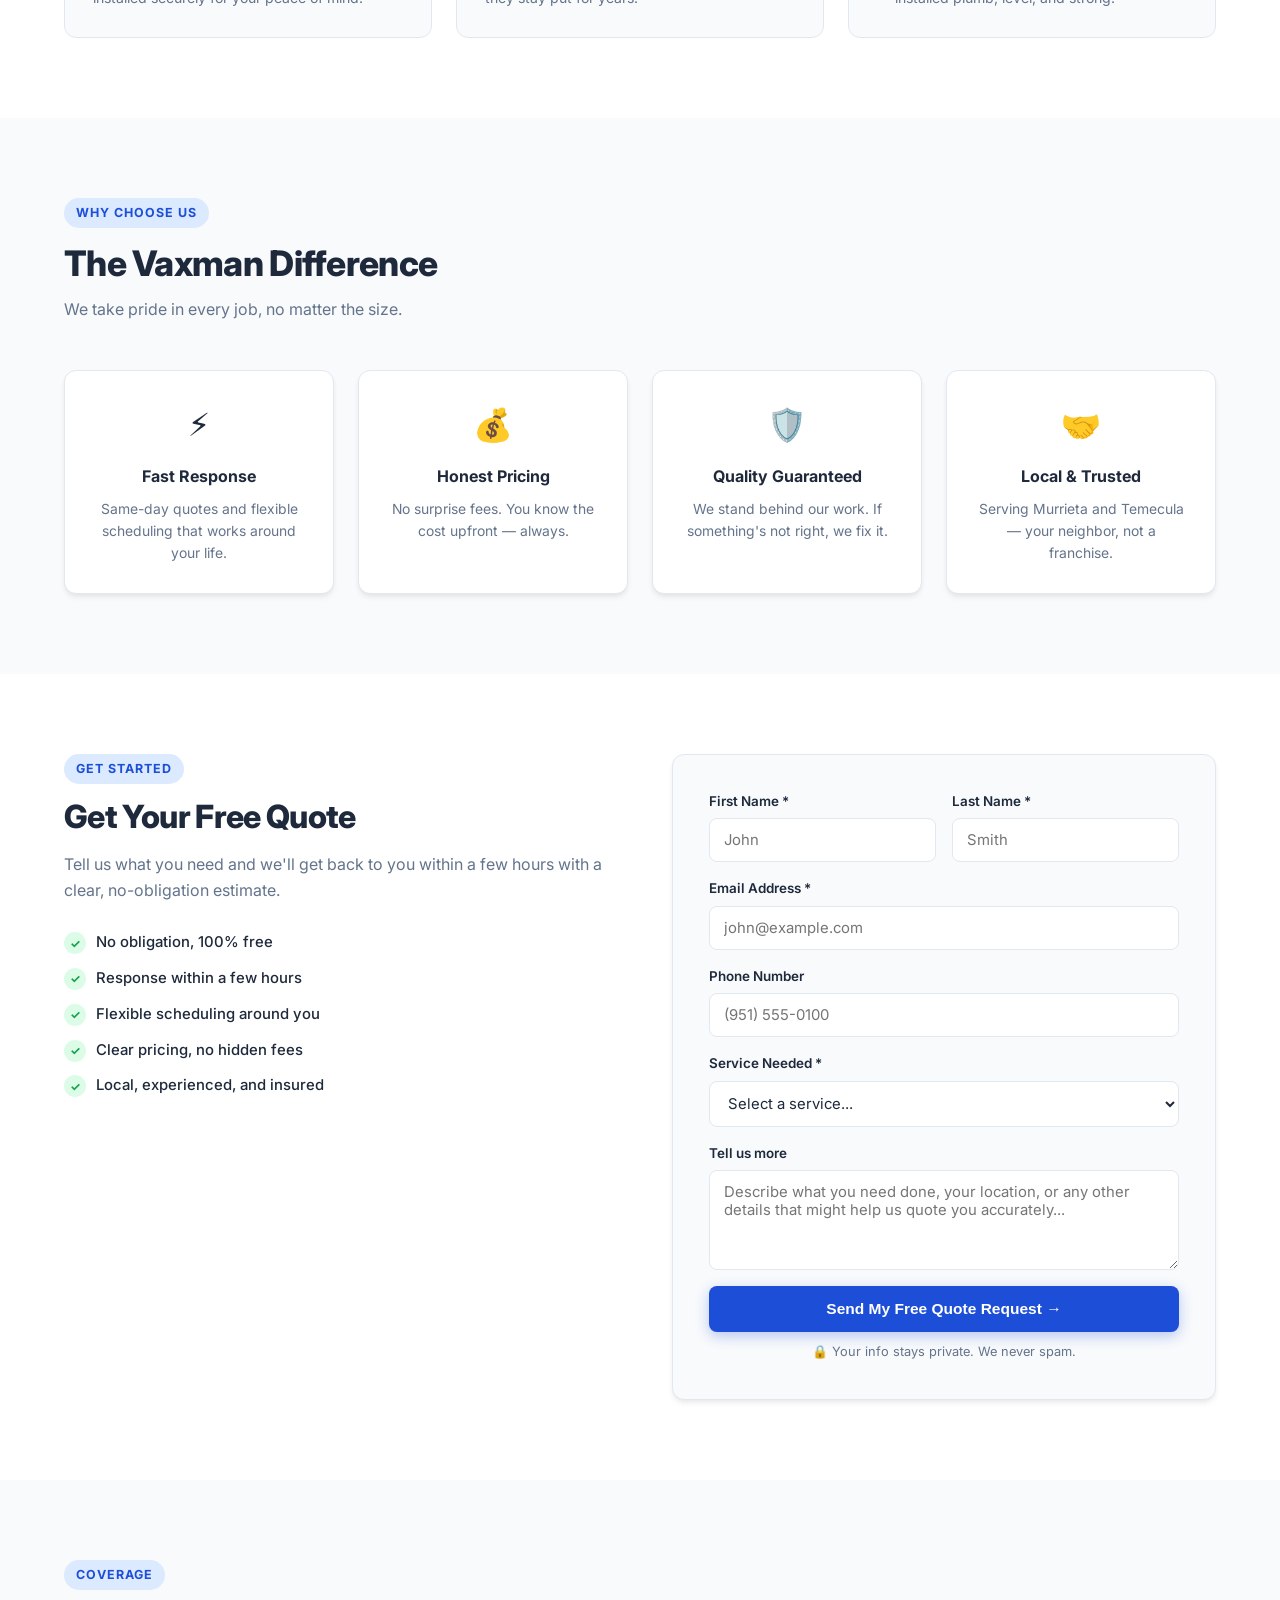
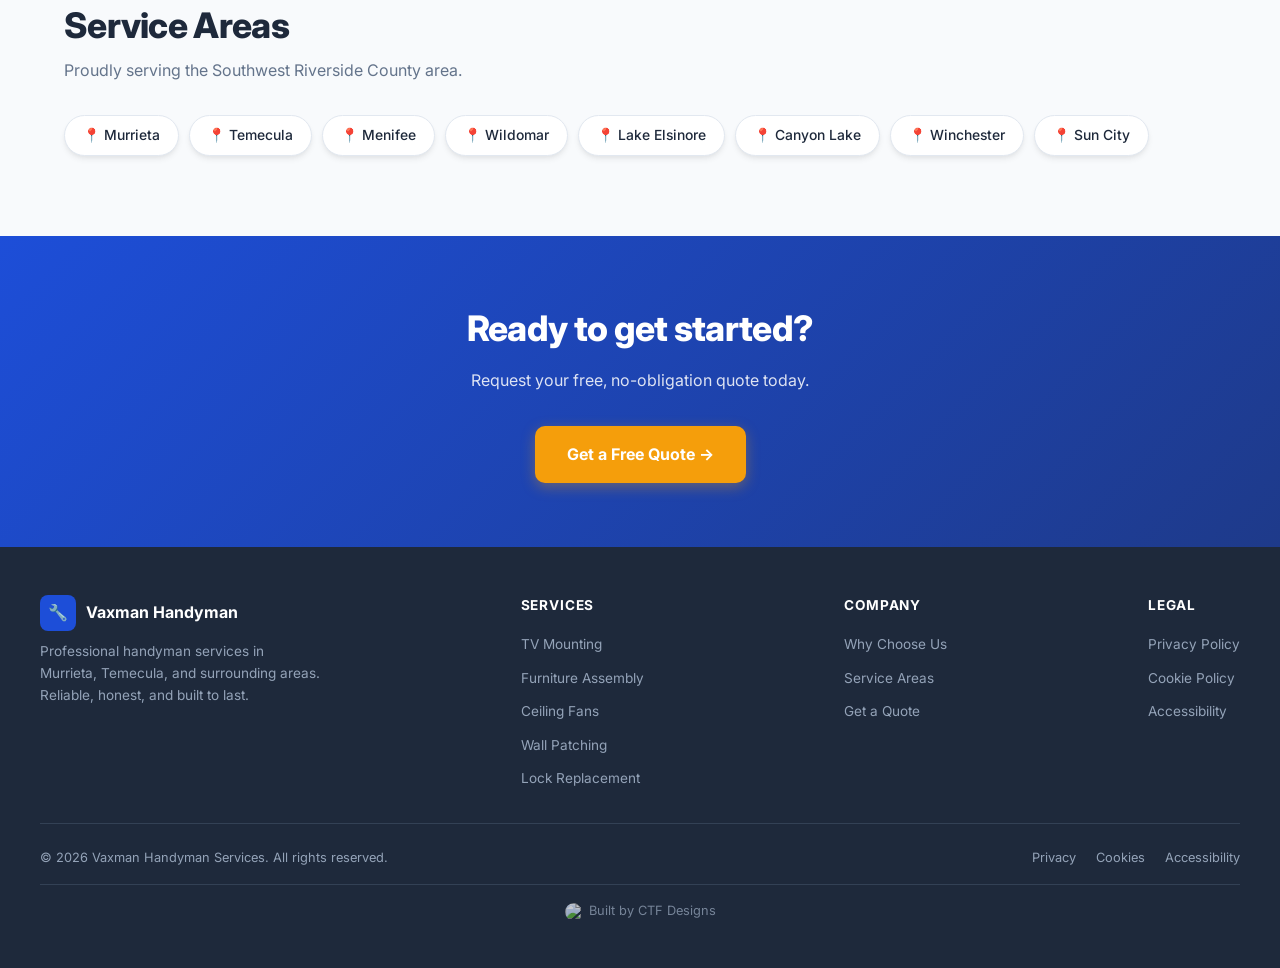
==== commit 23e7e7ae: "Swap inline ADA widget -> ctf-widgets ada.js (Screen Overlay); main.js a11y IIFE self-guards so it n" ====
--- a/index.html
+++ b/index.html
@@ -189,8 +189,9 @@
         </ul>
       </div>
       <div>
-        <form class="contact-form" id="quote-form" netlify name="quote" method="POST" data-netlify="true">
+        <form class="contact-form" id="quote-form" netlify name="quote" method="POST" data-netlify="true" data-netlify-honeypot="bot-field">
           <input type="hidden" name="form-name" value="quote" />
+          <p style="display:none;"><label>Don't fill this out if you're human: <input name="bot-field" /></label></p>
           <div class="form-row">
             <div class="form-group">
               <label for="first-name">First Name *</label>
@@ -330,32 +331,7 @@
 </div>
 
 <!-- ADA WIDGET -->
-<button id="ada-toggle" aria-label="Accessibility options">♿</button>
-<div id="ada-panel" role="dialog" aria-label="Accessibility settings">
-  <h3>Accessibility</h3>
-  <div class="ada-option">
-    <span>High Contrast</span>
-    <button class="ada-toggle-btn" id="ada-hc" aria-pressed="false"></button>
-  </div>
-  <div class="ada-option">
-    <span>Reduce Motion</span>
-    <button class="ada-toggle-btn" id="ada-rm" aria-pressed="false"></button>
-  </div>
-  <div class="ada-option">
-    <span>Dyslexia Font</span>
-    <button class="ada-toggle-btn" id="ada-df" aria-pressed="false"></button>
-  </div>
-  <div class="ada-option">
-    <span>Text Size</span>
-    <div class="ada-size">
-      <button data-size="-1">A-</button>
-      <button data-size="0">A</button>
-      <button data-size="2">A+</button>
-      <button data-size="4">A++</button>
-    </div>
-  </div>
-</div>
-
+<script src="https://ctf-widgets.netlify.app/v1/ada.js" defer data-position="bottom-left" data-color="#7c3aed" data-statement="/accessibility.html"></script>
 <script src="js/main.js"></script>
 </body>
 </html>
